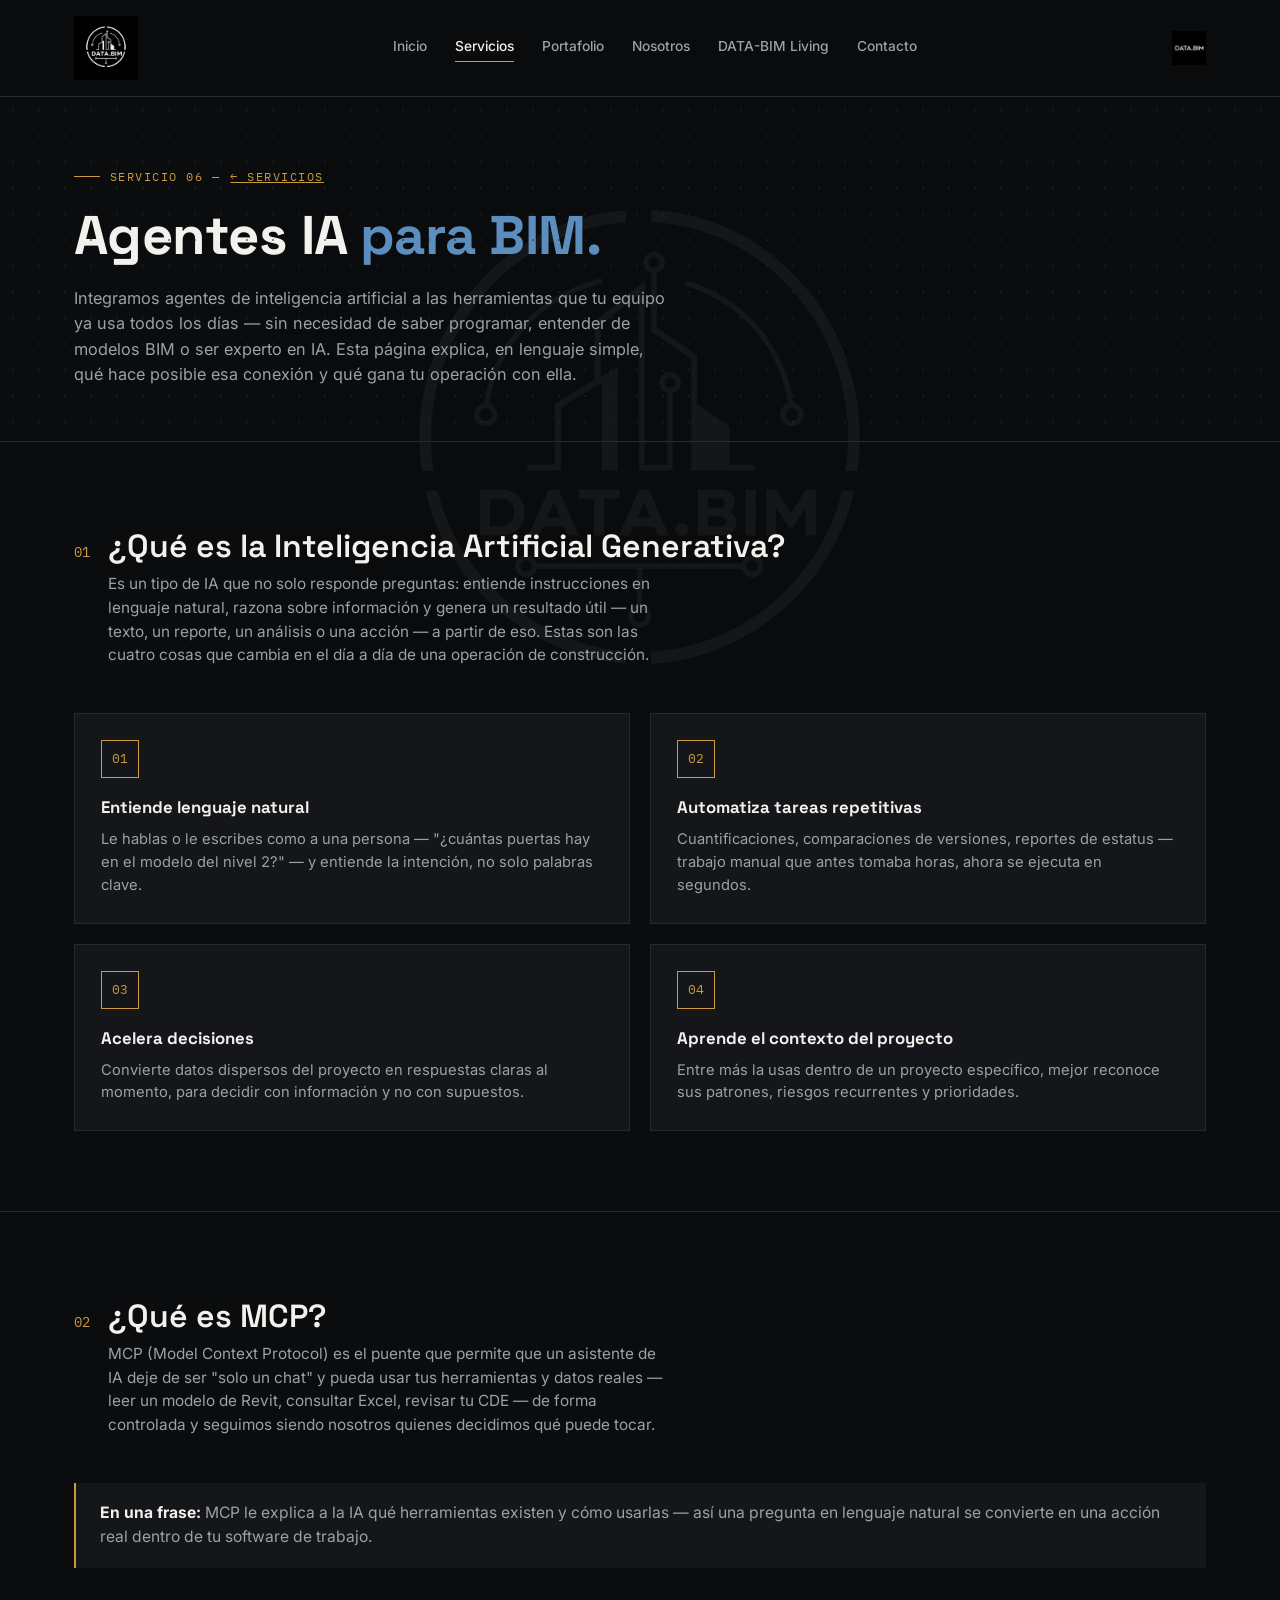
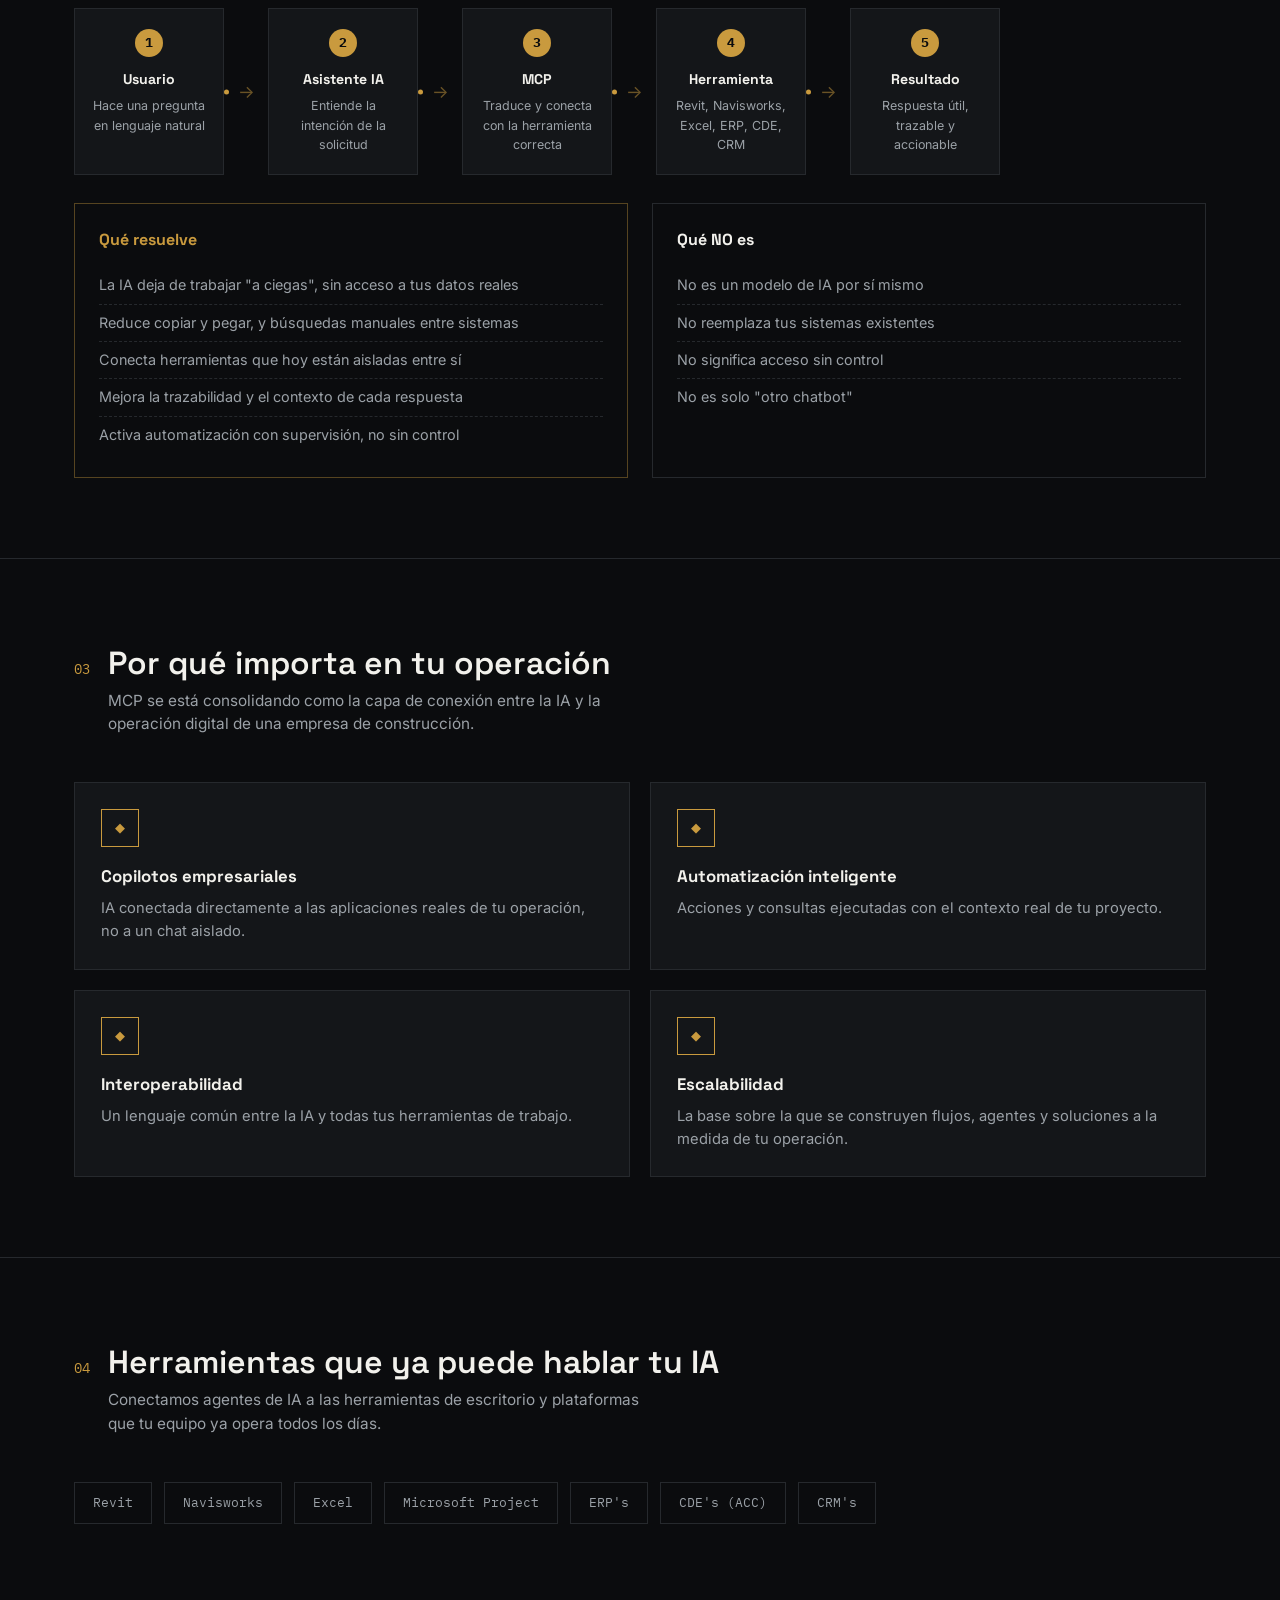
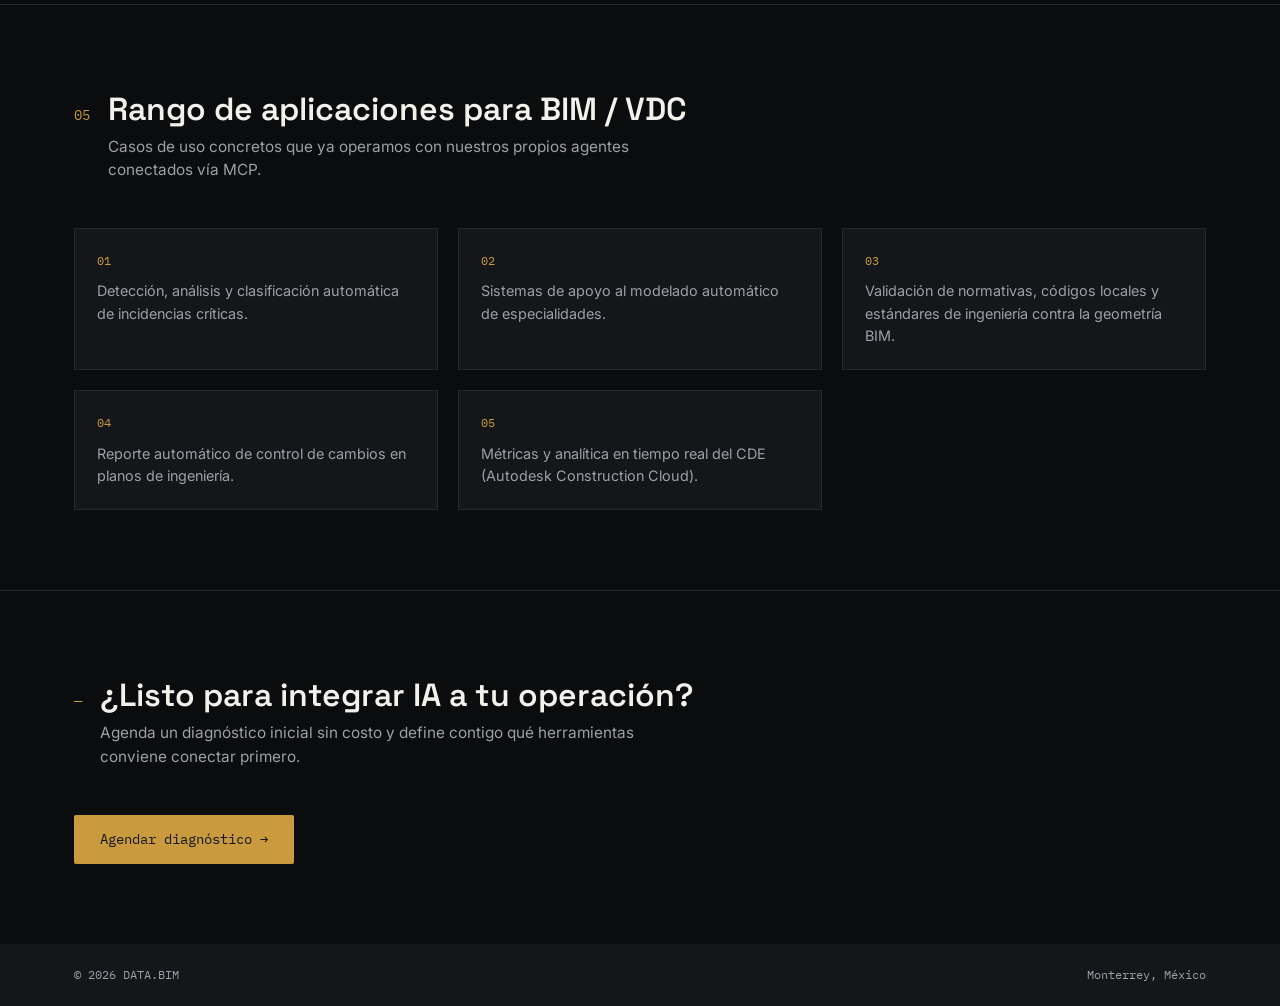
==== servicio-agentes-ia.html @ 5faca60a "Agrega Servicio 06: Agentes IA para BIM" ====
<!DOCTYPE html>
<html lang="es">
<head>
<meta charset="UTF-8">
<meta name="viewport" content="width=device-width, initial-scale=1.0">
<title>Agentes IA para BIM — DATA.BIM</title>
<link rel="preconnect" href="https://fonts.googleapis.com">
<link rel="preconnect" href="https://fonts.gstatic.com" crossorigin>
<link href="https://fonts.googleapis.com/css2?family=Space+Grotesk:wght@400;500;600;700&family=IBM+Plex+Mono:wght@400;500&family=Inter:wght@400;500;600&display=swap" rel="stylesheet">
<link rel="stylesheet" href="style.css">
</head>
<body>
<div class="page-watermark"><img src="assets/logo-mark.jpeg" alt=""></div>

<header>
  <div class="nav wrap">
    <a class="brand" href="index.html"><img src="assets/logo-mark.jpeg" alt="DATA.BIM logo"></a>
    <button class="menu-toggle" id="menuToggle" aria-label="Abrir menú"><span></span><span></span><span></span></button>
    <nav class="links" id="navLinks">
      <a href="index.html">Inicio</a>
      <a href="servicios.html" class="active">Servicios</a>
      <a href="portafolio.html">Portafolio</a>
      <a href="nosotros.html">Nosotros</a>
      <a href="living.html">DATA-BIM Living</a>
      <a href="contacto.html">Contacto</a>
    </nav>
    <a class="brand-word" href="index.html"><img src="assets/logo-wordmark.jpeg" alt="DATA.BIM"></a>
  </div>
</header>

<section class="page-hero">
  <div class="circuit-bg"></div>
  <div class="wrap">
    <div class="eyebrow">Servicio 06 — <a href="servicios.html" style="color:var(--gold);">← Servicios</a></div>
    <h1>Agentes IA <em>para BIM.</em></h1>
    <p class="page-sub">Integramos agentes de inteligencia artificial a las herramientas que tu equipo ya usa todos los días — sin necesidad de saber programar, entender de modelos BIM o ser experto en IA. Esta página explica, en lenguaje simple, qué hace posible esa conexión y qué gana tu operación con ella.</p>
  </div>
</section>

<section>
  <div class="wrap">
    <div class="sec-head reveal">
      <span class="sec-num">01</span>
      <div>
        <div class="sec-title">¿Qué es la Inteligencia Artificial Generativa?</div>
        <p class="sec-desc">Es un tipo de IA que no solo responde preguntas: entiende instrucciones en lenguaje natural, razona sobre información y genera un resultado útil — un texto, un reporte, un análisis o una acción — a partir de eso. Estas son las cuatro cosas que cambia en el día a día de una operación de construcción.</p>
      </div>
    </div>

    <div class="ai-bullet-grid">
      <div class="ai-bullet reveal">
        <div class="ai-bullet-ico">01</div>
        <h4>Entiende lenguaje natural</h4>
        <p>Le hablas o le escribes como a una persona — "¿cuántas puertas hay en el modelo del nivel 2?" — y entiende la intención, no solo palabras clave.</p>
      </div>
      <div class="ai-bullet reveal">
        <div class="ai-bullet-ico">02</div>
        <h4>Automatiza tareas repetitivas</h4>
        <p>Cuantificaciones, comparaciones de versiones, reportes de estatus — trabajo manual que antes tomaba horas, ahora se ejecuta en segundos.</p>
      </div>
      <div class="ai-bullet reveal">
        <div class="ai-bullet-ico">03</div>
        <h4>Acelera decisiones</h4>
        <p>Convierte datos dispersos del proyecto en respuestas claras al momento, para decidir con información y no con supuestos.</p>
      </div>
      <div class="ai-bullet reveal">
        <div class="ai-bullet-ico">04</div>
        <h4>Aprende el contexto del proyecto</h4>
        <p>Entre más la usas dentro de un proyecto específico, mejor reconoce sus patrones, riesgos recurrentes y prioridades.</p>
      </div>
    </div>
  </div>
</section>

<section>
  <div class="wrap">
    <div class="sec-head reveal">
      <span class="sec-num">02</span>
      <div>
        <div class="sec-title">¿Qué es MCP?</div>
        <p class="sec-desc">MCP (Model Context Protocol) es el puente que permite que un asistente de IA deje de ser "solo un chat" y pueda usar tus herramientas y datos reales — leer un modelo de Revit, consultar Excel, revisar tu CDE — de forma controlada y seguimos siendo nosotros quienes decidimos qué puede tocar.</p>
      </div>
    </div>

    <div class="ai-callout reveal">
      <strong>En una frase:</strong> MCP le explica a la IA qué herramientas existen y cómo usarlas — así una pregunta en lenguaje natural se convierte en una acción real dentro de tu software de trabajo.
    </div>

    <div class="ai-flow reveal">
      <div class="ai-flow-step">
        <div class="n">1</div>
        <h5>Usuario</h5>
        <p>Hace una pregunta en lenguaje natural</p>
      </div>
      <div class="ai-flow-arrow"><span class="dot"></span></div>
      <div class="ai-flow-step">
        <div class="n">2</div>
        <h5>Asistente IA</h5>
        <p>Entiende la intención de la solicitud</p>
      </div>
      <div class="ai-flow-arrow"><span class="dot"></span></div>
      <div class="ai-flow-step">
        <div class="n">3</div>
        <h5>MCP</h5>
        <p>Traduce y conecta con la herramienta correcta</p>
      </div>
      <div class="ai-flow-arrow"><span class="dot"></span></div>
      <div class="ai-flow-step">
        <div class="n">4</div>
        <h5>Herramienta</h5>
        <p>Revit, Navisworks, Excel, ERP, CDE, CRM</p>
      </div>
      <div class="ai-flow-arrow"><span class="dot"></span></div>
      <div class="ai-flow-step">
        <div class="n">5</div>
        <h5>Resultado</h5>
        <p>Respuesta útil, trazable y accionable</p>
      </div>
    </div>

    <div class="ai-split">
      <div class="ai-split-col yes reveal">
        <h5 style="color:var(--gold);">Qué resuelve</h5>
        <ul>
          <li>La IA deja de trabajar "a ciegas", sin acceso a tus datos reales</li>
          <li>Reduce copiar y pegar, y búsquedas manuales entre sistemas</li>
          <li>Conecta herramientas que hoy están aisladas entre sí</li>
          <li>Mejora la trazabilidad y el contexto de cada respuesta</li>
          <li>Activa automatización con supervisión, no sin control</li>
        </ul>
      </div>
      <div class="ai-split-col reveal">
        <h5>Qué NO es</h5>
        <ul>
          <li>No es un modelo de IA por sí mismo</li>
          <li>No reemplaza tus sistemas existentes</li>
          <li>No significa acceso sin control</li>
          <li>No es solo "otro chatbot"</li>
        </ul>
      </div>
    </div>
  </div>
</section>

<section>
  <div class="wrap">
    <div class="sec-head reveal">
      <span class="sec-num">03</span>
      <div>
        <div class="sec-title">Por qué importa en tu operación</div>
        <p class="sec-desc">MCP se está consolidando como la capa de conexión entre la IA y la operación digital de una empresa de construcción.</p>
      </div>
    </div>
    <div class="ai-bullet-grid">
      <div class="ai-bullet reveal">
        <div class="ai-bullet-ico">◆</div>
        <h4>Copilotos empresariales</h4>
        <p>IA conectada directamente a las aplicaciones reales de tu operación, no a un chat aislado.</p>
      </div>
      <div class="ai-bullet reveal">
        <div class="ai-bullet-ico">◆</div>
        <h4>Automatización inteligente</h4>
        <p>Acciones y consultas ejecutadas con el contexto real de tu proyecto.</p>
      </div>
      <div class="ai-bullet reveal">
        <div class="ai-bullet-ico">◆</div>
        <h4>Interoperabilidad</h4>
        <p>Un lenguaje común entre la IA y todas tus herramientas de trabajo.</p>
      </div>
      <div class="ai-bullet reveal">
        <div class="ai-bullet-ico">◆</div>
        <h4>Escalabilidad</h4>
        <p>La base sobre la que se construyen flujos, agentes y soluciones a la medida de tu operación.</p>
      </div>
    </div>
  </div>
</section>

<section>
  <div class="wrap">
    <div class="sec-head reveal">
      <span class="sec-num">04</span>
      <div>
        <div class="sec-title">Herramientas que ya puede hablar tu IA</div>
        <p class="sec-desc">Conectamos agentes de IA a las herramientas de escritorio y plataformas que tu equipo ya opera todos los días.</p>
      </div>
    </div>
    <div class="ai-chips reveal">
      <span class="ai-chip">Revit</span>
      <span class="ai-chip">Navisworks</span>
      <span class="ai-chip">Excel</span>
      <span class="ai-chip">Microsoft Project</span>
      <span class="ai-chip">ERP's</span>
      <span class="ai-chip">CDE's (ACC)</span>
      <span class="ai-chip">CRM's</span>
    </div>
  </div>
</section>

<section>
  <div class="wrap">
    <div class="sec-head reveal">
      <span class="sec-num">05</span>
      <div>
        <div class="sec-title">Rango de aplicaciones para BIM / VDC</div>
        <p class="sec-desc">Casos de uso concretos que ya operamos con nuestros propios agentes conectados vía MCP.</p>
      </div>
    </div>
    <div class="ai-app-grid">
      <div class="ai-app-card reveal">
        <span class="step">01</span>
        <p>Detección, análisis y clasificación automática de incidencias críticas.</p>
      </div>
      <div class="ai-app-card reveal">
        <span class="step">02</span>
        <p>Sistemas de apoyo al modelado automático de especialidades.</p>
      </div>
      <div class="ai-app-card reveal">
        <span class="step">03</span>
        <p>Validación de normativas, códigos locales y estándares de ingeniería contra la geometría BIM.</p>
      </div>
      <div class="ai-app-card reveal">
        <span class="step">04</span>
        <p>Reporte automático de control de cambios en planos de ingeniería.</p>
      </div>
      <div class="ai-app-card reveal">
        <span class="step">05</span>
        <p>Métricas y analítica en tiempo real del CDE (Autodesk Construction Cloud).</p>
      </div>
    </div>
  </div>
</section>

<section>
  <div class="wrap">
    <div class="sec-head reveal">
      <span class="sec-num">—</span>
      <div>
        <div class="sec-title">¿Listo para integrar IA a tu operación?</div>
        <p class="sec-desc">Agenda un diagnóstico inicial sin costo y define contigo qué herramientas conviene conectar primero.</p>
      </div>
    </div>
    <a href="contacto.html" class="btn btn-primary">Agendar diagnóstico →</a>
  </div>
</section>

<footer>
  <div class="wrap footer-wrap">
    <span>© 2026 DATA.BIM</span>
    <span>Monterrey, México</span>
  </div>
</footer>

<script>
  const toggle = document.getElementById('menuToggle');
  const links = document.getElementById('navLinks');
  toggle.addEventListener('click', () => links.classList.toggle('open'));
  links.querySelectorAll('a').forEach(a => a.addEventListener('click', () => links.classList.remove('open')));

  const revealEls = document.querySelectorAll('.reveal');
  const io = new IntersectionObserver((entries) => {
    entries.forEach((entry, idx) => {
      if(entry.isIntersecting){
        const siblings = Array.from(entry.target.parentElement.querySelectorAll('.reveal'));
        const pos = siblings.indexOf(entry.target);
        entry.target.style.transitionDelay = (Math.max(pos,0) * 70) + 'ms';
        entry.target.classList.add('in');
        io.unobserve(entry.target);
      }
    });
  }, {threshold:0.15, rootMargin:'0px 0px -40px 0px'});
  revealEls.forEach(el => io.observe(el));
</script>
</body>
</html>
---- style.css ----
:root{
  --bg:#0B0C0E;
  --bg-alt:#141619;
  --line:#26292D;
  --text:#F2F1EC;
  --text-dim:#9BA1A7;
  --blue:#5B8DBE;
  --gold:#C99A3E;
  --white:#FFFFFF;
}
*{box-sizing:border-box; margin:0; padding:0;}
html{scroll-behavior:smooth;}
body{
  background:var(--bg);
  color:var(--text);
  font-family:'Inter', sans-serif;
  line-height:1.55;
  overflow-x:hidden;
}
@media (prefers-reduced-motion: reduce){ *{animation:none !important; transition:none !important;} }

a{color:inherit;}
img{max-width:100%; display:block;}
.wrap{max-width:1180px; margin:0 auto; padding:0 24px;}

.circuit-bg{
  position:absolute; inset:0; pointer-events:none; opacity:0.5;
  background-image:radial-gradient(var(--line) 1px, transparent 1px);
  background-size:26px 26px;
}

/* ---------- HEADER ---------- */
header{
  position:sticky; top:0; z-index:50;
  background:rgba(11,12,14,0.92);
  backdrop-filter:blur(8px);
  border-bottom:1px solid var(--line);
}
.nav{display:flex; align-items:center; justify-content:space-between; padding:16px 24px; gap:24px;}
.brand{display:flex; align-items:center; gap:12px; text-decoration:none; flex-shrink:0;}
.brand img{height:64px; width:auto;}
.brand-word{display:flex; align-items:center; flex-shrink:0;}
.brand-word img{height:34px; width:auto; opacity:0.95;}
nav.links{display:flex; gap:28px; font-size:0.86rem; font-weight:500; flex-wrap:wrap; justify-content:center;}
nav.links a{text-decoration:none; color:var(--text-dim); position:relative; padding-bottom:2px; white-space:nowrap;}
nav.links a:hover, nav.links a.active{color:var(--text);}
nav.links a::after{
  content:""; position:absolute; left:0; bottom:-2px; width:0; height:1px;
  background:var(--gold); transition:width 0.25s ease;
}
nav.links a:hover::after, nav.links a.active::after{width:100%;}
.menu-toggle{display:none; background:none; border:none; cursor:pointer; padding:4px;}
.menu-toggle span{display:block; width:22px; height:2px; background:var(--text); margin:5px 0;}
@media (max-width:860px){
  .brand img{height:48px;}
  .brand-word{display:none;}
  nav.links{
    position:fixed; top:78px; right:0; left:0; flex-direction:column; gap:0;
    background:var(--bg); border-bottom:1px solid var(--line);
    max-height:0; overflow:hidden; transition:max-height 0.3s ease;
  }
  nav.links.open{max-height:360px;}
  nav.links a{padding:16px 24px; border-top:1px solid var(--line);}
  .menu-toggle{display:block;}
}

/* ---------- PAGE HERO (used on every page, smaller than home) ---------- */
.page-hero{position:relative; padding:70px 0 54px; border-bottom:1px solid var(--line); overflow:hidden;}
.eyebrow{
  font-family:'IBM Plex Mono', monospace; font-size:0.78rem; letter-spacing:0.12em;
  text-transform:uppercase; color:var(--gold); display:flex; align-items:center; gap:10px; margin-bottom:20px;
}
.eyebrow::before{content:""; width:26px; height:1px; background:var(--gold);}
h1{
  font-family:'Space Grotesk', sans-serif; font-weight:700;
  font-size:clamp(2rem, 5vw, 3.4rem); line-height:1.1; letter-spacing:-0.01em; max-width:780px;
}
h1 em{font-style:normal; color:var(--blue);}
.page-sub{font-size:1.02rem; color:var(--text-dim); max-width:600px; margin-top:20px;}

/* ---------- HOME HERO (bigger) ---------- */
.home-hero{padding:100px 0 84px;}
.hero-mark{
  position:absolute; right:-60px; top:50%; transform:translateY(-50%);
  width:440px; opacity:0.08; filter:grayscale(1);
}
.hero-cta{display:flex; gap:16px; margin-top:36px; flex-wrap:wrap;}
.btn{
  font-family:'IBM Plex Mono', monospace; font-size:0.85rem; text-decoration:none;
  padding:14px 26px; border-radius:2px; display:inline-flex; align-items:center; gap:8px;
  transition:transform 0.2s ease, background 0.2s ease, border-color 0.2s ease;
}
.btn-primary{background:var(--gold); color:#141619;}
.btn-primary:hover{transform:translateY(-2px); background:#DBAE55;}
.btn-outline{border:1px solid var(--line); color:var(--text);}
.btn-outline:hover{transform:translateY(-2px); border-color:var(--blue); color:var(--blue);}

.titleblock{
  margin-top:56px; border:1px solid var(--line); display:grid; grid-template-columns:repeat(4,1fr);
  font-family:'IBM Plex Mono', monospace; font-size:0.75rem; position:relative; z-index:2;
  background:rgba(20,22,25,0.5);
}
.titleblock div{padding:14px 18px; border-right:1px solid var(--line);}
.titleblock div:last-child{border-right:none;}
.titleblock .label{display:block; color:var(--text-dim); text-transform:uppercase; letter-spacing:0.06em; font-size:0.65rem; margin-bottom:6px;}
.titleblock .val{font-weight:500; color:var(--text);}
@media (max-width:700px){
  .titleblock{grid-template-columns:1fr 1fr;}
  .titleblock div:nth-child(2){border-right:none;}
}

/* ---------- SECTIONS ---------- */
section{padding:80px 0; border-bottom:1px solid var(--line); position:relative;}
section:last-of-type{border-bottom:none;}
.sec-head{display:flex; align-items:baseline; gap:18px; margin-bottom:46px; flex-wrap:wrap;}
.sec-num{font-family:'IBM Plex Mono', monospace; color:var(--gold); font-size:0.9rem;}
.sec-title{font-family:'Space Grotesk', sans-serif; font-weight:600; font-size:clamp(1.5rem, 3vw, 2rem);}
.sec-desc{color:var(--text-dim); max-width:560px; font-size:0.96rem;}

/* ---------- SERVICIOS / PILARES ---------- */
.services{display:grid; grid-template-columns:repeat(3,1fr); gap:1px; background:var(--line); border:1px solid var(--line);}
@media (max-width:900px){.services{grid-template-columns:1fr;}}
.service{background:var(--bg); padding:0 0 30px; transition:background 0.25s ease; overflow:hidden;}
.service:hover{background:var(--bg-alt);}
.service-img{aspect-ratio:4/3; overflow:hidden; border-bottom:1px solid var(--line); background:var(--bg-alt); position:relative;}
.service-img img{width:100%; height:100%; object-fit:cover; transition:transform 0.4s ease;}
.service:hover .service-img img{transform:scale(1.04);}
.service-img .overlay{
  position:absolute; inset:0; background:rgba(11,12,14,0.9);
  display:flex; align-items:center; justify-content:center; padding:22px;
  opacity:0; transition:opacity 0.3s ease; text-align:left;
}
.service-img .overlay p{
  color:var(--text); font-size:0.88rem; line-height:1.5; margin:0; padding:0;
}
.service:hover .service-img .overlay{opacity:1;}
.service .tag{font-family:'IBM Plex Mono', monospace; font-size:0.72rem; color:var(--blue); text-transform:uppercase; letter-spacing:0.08em; padding:20px 30px 0; display:block;}
.service h3{font-family:'Space Grotesk', sans-serif; font-size:1.2rem; margin:10px 30px 0; padding:0;}
.service p{color:var(--text-dim); font-size:0.93rem; padding:0 30px; margin-top:12px;}
.service ul{margin-top:14px; padding:0 30px; list-style:none;}
.service li{font-size:0.85rem; color:var(--text-dim); padding-left:16px; position:relative; margin-bottom:8px;}
.service li::before{content:"—"; position:absolute; left:0; color:var(--gold);}
.service-link{
  display:inline-block; margin-top:18px; font-family:'IBM Plex Mono', monospace; font-size:0.78rem;
  color:var(--gold); text-decoration:none; border-bottom:1px solid var(--gold);
}

/* ---------- STATS ---------- */
.stats{display:grid; grid-template-columns:repeat(4,1fr); gap:1px; background:var(--line); border:1px solid var(--line); text-align:center;}
@media (max-width:700px){.stats{grid-template-columns:1fr 1fr;}}
.stat{background:var(--bg); padding:32px 20px;}
.stat .num{font-family:'Space Grotesk', sans-serif; font-size:2rem; font-weight:600; color:var(--gold);}
.stat .lbl{font-family:'IBM Plex Mono', monospace; font-size:0.72rem; color:var(--text-dim); text-transform:uppercase; letter-spacing:0.05em; margin-top:6px;}

/* ---------- PORTFOLIO ---------- */
.portfolio-grid{display:grid; grid-template-columns:repeat(2,1fr); gap:28px;}
@media (max-width:760px){.portfolio-grid{grid-template-columns:1fr;}}
.case{border:1px solid var(--line); background:var(--bg-alt); overflow:hidden;}
.case-media{
  aspect-ratio:16/10;
  background:
    repeating-linear-gradient(45deg, rgba(255,255,255,0.03) 0 2px, transparent 2px 14px),
    linear-gradient(135deg, #1B2B38, #2E4C63);
  position:relative; display:flex; align-items:center; justify-content:center;
}
.case-media img{width:100%; height:100%; object-fit:cover;}
.case-media .placeholder-label{
  font-family:'IBM Plex Mono', monospace; font-size:0.72rem; color:rgba(255,255,255,0.85);
  background:rgba(0,0,0,0.35); padding:6px 12px; letter-spacing:0.05em;
}
.case-body{padding:24px 26px;}
.case-body .meta{font-family:'IBM Plex Mono', monospace; font-size:0.72rem; color:var(--gold); text-transform:uppercase; letter-spacing:0.06em; margin-bottom:8px;}
.case-body h3{font-family:'Space Grotesk', sans-serif; font-size:1.12rem; margin-bottom:8px;}
.case-body p{color:var(--text-dim); font-size:0.92rem;}
.case-stats{display:flex; gap:22px; margin-top:16px; padding-top:16px; border-top:1px solid var(--line);}
.case-stats div{font-family:'IBM Plex Mono', monospace;}
.case-stats .num{font-size:1.1rem; color:var(--text); font-weight:500;}
.case-stats .lbl{font-size:0.66rem; color:var(--text-dim); text-transform:uppercase;}

.video-block{margin-top:40px; border:1px solid var(--line); background:var(--bg-alt); padding:24px;}
.video-block .meta{font-family:'IBM Plex Mono', monospace; font-size:0.72rem; color:var(--blue); text-transform:uppercase; letter-spacing:0.06em; margin-bottom:14px;}
.video-frame{position:relative; width:100%; aspect-ratio:16/9; background:#000;}
.video-frame iframe{position:absolute; inset:0; width:100%; height:100%; border:0;}

/* ---------- NOSOTROS / LIVING ---------- */
.about-grid{display:grid; grid-template-columns:1fr 1.4fr; gap:56px; align-items:center;}
@media (max-width:820px){.about-grid{grid-template-columns:1fr;}}
.about-mark{display:flex; align-items:center; justify-content:center; border:1px solid var(--line); background:var(--bg-alt); aspect-ratio:1/1;}
.about-mark img{width:70%;}
.about-text p{color:var(--text-dim); margin-bottom:18px; font-size:1rem;}
.stack-list{display:flex; flex-wrap:wrap; gap:10px; margin-top:22px;}
.stack-list span{font-family:'IBM Plex Mono', monospace; font-size:0.75rem; border:1px solid var(--line); padding:6px 12px; color:var(--text-dim);}

/* ---------- CONTACTO ---------- */
.contact-grid{display:flex; justify-content:space-between; align-items:flex-end; flex-wrap:wrap; gap:40px;}
.contact-links{display:flex; flex-direction:column; gap:14px;}
.contact-links a{
  font-family:'Space Grotesk', sans-serif; font-size:1.25rem; text-decoration:none; color:var(--text);
  border-bottom:1px solid transparent; width:fit-content;
}
.contact-links a:hover{border-color:var(--gold);}
.contact-note{font-family:'IBM Plex Mono', monospace; font-size:0.78rem; color:var(--text-dim); max-width:320px;}

footer{background:var(--bg-alt); color:var(--text-dim); padding:22px 0; font-family:'IBM Plex Mono', monospace; font-size:0.72rem;}
.footer-wrap{display:flex; justify-content:space-between; width:100%; flex-wrap:wrap; gap:8px;}

/* ---------- PORTFOLIO PROJECT ---------- */
.project-block{padding:64px 0; border-bottom:1px solid var(--line);}
.project-head{display:flex; justify-content:space-between; align-items:flex-end; flex-wrap:wrap; gap:24px; margin-bottom:32px;}
.project-head h3{font-family:'Space Grotesk', sans-serif; font-size:1.8rem;}
.project-specs{
  display:grid; grid-template-columns:repeat(6,1fr); border:1px solid var(--line);
  font-family:'IBM Plex Mono', monospace; font-size:0.78rem; margin-bottom:32px;
}
.project-specs div{padding:14px 16px; border-right:1px solid var(--line);}
.project-specs div:last-child{border-right:none;}
.project-specs .label{display:block; color:var(--text-dim); text-transform:uppercase; letter-spacing:0.05em; font-size:0.65rem; margin-bottom:6px;}
.project-specs .val{color:var(--text); font-weight:500;}
@media (max-width:900px){
  .project-specs{grid-template-columns:repeat(3,1fr);}
  .project-specs div:nth-child(3){border-right:none;}
}
@media (max-width:560px){
  .project-specs{grid-template-columns:repeat(2,1fr);}
  .project-specs div:nth-child(even){border-right:none;}
}
.project-cover{
  width:100%; aspect-ratio:16/8; overflow:hidden; border:1px solid var(--line); margin-bottom:24px;
}
.project-cover img{width:100%; height:100%; object-fit:cover;}
.project-masonry{
  column-count:3; column-gap:14px;
}
@media (max-width:900px){.project-masonry{column-count:2;}}
@media (max-width:560px){.project-masonry{column-count:1;}}
.project-masonry img{
  width:100%; display:block; margin-bottom:14px; border:1px solid var(--line);
  break-inside:avoid; transition:opacity 0.25s ease;
}
.project-masonry img:hover{opacity:0.85;}

/* ---------- CLIENT LOGOS MARQUEE ---------- */
.logos-marquee{
  position:relative; overflow:hidden; border-top:1px solid var(--line); border-bottom:1px solid var(--line);
  -webkit-mask-image:linear-gradient(90deg, transparent 0, #000 60px, #000 calc(100% - 60px), transparent 100%);
          mask-image:linear-gradient(90deg, transparent 0, #000 60px, #000 calc(100% - 60px), transparent 100%);
}
.logos-track{
  display:flex; align-items:center; width:max-content;
  animation:logos-scroll 32s linear infinite;
}
.logos-marquee:hover .logos-track{animation-play-state:paused;}
.logo-cell{
  background:#F2F1EC; height:120px; width:220px; flex:0 0 auto;
  display:flex; align-items:center; justify-content:center; padding:26px;
  border-right:1px solid var(--line);
}
.logo-cell img{max-width:100%; max-height:100%; object-fit:contain;}

/* ---------- TEAM / PHILOSOPHY (Nosotros) ---------- */
.team-grid{display:grid; grid-template-columns:repeat(4,1fr); gap:1px; background:var(--line); border:1px solid var(--line);}
@media (max-width:800px){.team-grid{grid-template-columns:repeat(2,1fr);}}
.team-cell{background:var(--bg); padding:30px 26px;}
.team-cell .num{font-family:'Space Grotesk', sans-serif; font-size:1.8rem; font-weight:700; color:var(--gold);}
.team-cell .lbl{font-family:'IBM Plex Mono', monospace; font-size:0.78rem; color:var(--text-dim); margin-top:8px; line-height:1.5;}

.philosophy-grid{display:grid; grid-template-columns:1fr 1fr; gap:1px; background:var(--line); border:1px solid var(--line);}
@media (max-width:800px){.philosophy-grid{grid-template-columns:1fr;}}
.philosophy-cell{background:var(--bg); padding:32px 30px;}
.philosophy-cell .tag{font-family:'IBM Plex Mono', monospace; font-size:0.72rem; color:var(--blue); text-transform:uppercase; letter-spacing:0.08em;}
.philosophy-cell h3{font-family:'Space Grotesk', sans-serif; font-size:1.2rem; margin:14px 0 12px;}
.philosophy-cell p{color:var(--text-dim); font-size:0.94rem;}

.expertise-table{width:100%; border-collapse:collapse; border:1px solid var(--line); font-size:0.9rem;}
.expertise-table th{
  font-family:'IBM Plex Mono', monospace; font-size:0.72rem; text-transform:uppercase; letter-spacing:0.05em;
  color:var(--gold); text-align:left; padding:14px 18px; border-bottom:1px solid var(--line); border-right:1px solid var(--line);
}
.expertise-table th:last-child, .expertise-table td:last-child{border-right:none;}
.expertise-table td{padding:14px 18px; border-bottom:1px solid var(--line); border-right:1px solid var(--line); color:var(--text-dim); vertical-align:top;}
.expertise-table tr:last-child td{border-bottom:none;}
.expertise-table td strong{color:var(--text); font-weight:500;}
.expertise-table-wrap{overflow-x:auto;}
@keyframes logos-scroll{
  from{transform:translateX(0);}
  to{transform:translateX(-50%);}
}
@media (prefers-reduced-motion: reduce){
  .logos-track{animation:none;}
}

/* ---------- WATERMARK (page-wide background mark) ---------- */
.page-watermark{
  position:fixed; inset:0; z-index:-1; pointer-events:none;
  display:flex; align-items:center; justify-content:center;
  overflow:hidden;
}
.page-watermark img{
  width:min(70vw, 720px); opacity:0.045; filter:grayscale(1);
}

/* ---------- ABOUT TEXT BLOCK ---------- */
.about-copy{max-width:820px; color:var(--text-dim); font-size:1.02rem;}

/* ---------- DIFFERENTIATORS ---------- */
.diff-list{display:flex; flex-direction:column; border:1px solid var(--line);}
.diff-item{
  display:grid; grid-template-columns:64px 1fr; gap:24px;
  padding:32px 30px; border-bottom:1px solid var(--line);
}
.diff-item:last-child{border-bottom:none;}
.diff-num{font-family:'IBM Plex Mono', monospace; font-size:1.4rem; color:var(--gold);}
.diff-item h3{font-family:'Space Grotesk', sans-serif; font-size:1.15rem; margin-bottom:10px;}
.diff-item p{color:var(--text-dim); font-size:0.95rem;}
@media (max-width:600px){
  .diff-item{grid-template-columns:1fr; gap:10px;}
}

/* ---------- DEFINITIONS (BIM / VDC) ---------- */
.definition-grid{display:grid; grid-template-columns:1fr 1fr; gap:1px; background:var(--line); border:1px solid var(--line);}
@media (max-width:800px){.definition-grid{grid-template-columns:1fr;}}
.definition{background:var(--bg); padding:36px 32px;}
.definition .tag{font-family:'IBM Plex Mono', monospace; font-size:0.72rem; color:var(--blue); text-transform:uppercase; letter-spacing:0.08em;}
.definition h3{font-family:'Space Grotesk', sans-serif; font-size:1.3rem; margin:14px 0 14px;}
.definition p{color:var(--text-dim); font-size:0.95rem;}
.definition-media{
  aspect-ratio:16/9; margin-top:20px; border:1px solid var(--line);
  background:var(--bg-alt); overflow:hidden;
}
.definition-media img{width:100%; height:100%; object-fit:cover;}
.definition-media span{
  font-family:'IBM Plex Mono', monospace; font-size:0.7rem; color:var(--text-dim);
  background:rgba(0,0,0,0.4); padding:5px 10px;
}

/* ---------- STATS BAR (Nuestros números hablan) ---------- */
.stats-big{display:grid; grid-template-columns:repeat(4,1fr); gap:1px; background:var(--line); border:1px solid var(--line); text-align:center;}
@media (max-width:800px){.stats-big{grid-template-columns:1fr 1fr;}}
.stat-big{background:var(--bg); padding:40px 20px;}
.stat-big .num{font-family:'Space Grotesk', sans-serif; font-size:2.3rem; font-weight:700; color:var(--gold);}
.stat-big .lbl{font-family:'IBM Plex Mono', monospace; font-size:0.72rem; color:var(--text-dim); text-transform:uppercase; letter-spacing:0.04em; margin-top:10px; line-height:1.4;}

/* ---------- GALLERY CAROUSEL ---------- */
.carousel-wrap{position:relative;}
.carousel-track{
  display:flex; gap:14px; overflow-x:auto; scroll-behavior:smooth;
  scroll-snap-type:x mandatory; padding-bottom:6px;
  -ms-overflow-style:none; scrollbar-width:none;
}
.carousel-track::-webkit-scrollbar{display:none;}
.carousel-item{
  flex:0 0 auto; width:min(78vw, 340px); aspect-ratio:4/3;
  border:1px solid var(--line); overflow:hidden; scroll-snap-align:start;
  background:var(--bg-alt);
}
.carousel-item img{width:100%; height:100%; object-fit:cover; transition:transform 0.4s ease;}
.carousel-item:hover img{transform:scale(1.05);}
.carousel-controls{display:flex; gap:12px; margin-top:22px; justify-content:flex-end;}
.carousel-btn{
  width:44px; height:44px; border:1px solid var(--line); background:transparent; color:var(--text);
  font-family:'IBM Plex Mono', monospace; font-size:1rem; cursor:pointer;
  display:flex; align-items:center; justify-content:center; transition:border-color 0.2s ease, color 0.2s ease;
}
.carousel-btn:hover{border-color:var(--gold); color:var(--gold);}

/* ---------- AUTO-ADVANCING PRODUCT CAROUSEL ---------- */
.auto-carousel{
  position:relative; aspect-ratio:16/10; border:1px solid var(--line);
  overflow:hidden; background:var(--bg-alt);
}
.auto-carousel img{
  position:absolute; inset:0; width:100%; height:100%; object-fit:cover;
  opacity:0; transition:opacity 0.9s ease;
}
.auto-carousel img.active{opacity:1;}
.auto-carousel .dots{
  position:absolute; bottom:12px; left:0; right:0; display:flex; justify-content:center; gap:6px; z-index:2;
}
.auto-carousel .dots span{
  width:6px; height:6px; border-radius:50%; background:rgba(255,255,255,0.35); transition:background 0.3s ease;
}
.auto-carousel .dots span.active{background:var(--gold);}

/* ---------- SERVICE / PRODUCT PAGE LAYOUT ---------- */
.product-block{padding:56px 0; border-bottom:1px solid var(--line);}
.product-block:last-child{border-bottom:none;}
.product-grid{display:grid; grid-template-columns:1fr 1fr; gap:44px; align-items:center;}
.product-grid.reverse .auto-carousel{order:2;}
@media (max-width:860px){
  .product-grid{grid-template-columns:1fr;}
  .product-grid.reverse .auto-carousel{order:0;}
}
.product-num{font-family:'IBM Plex Mono', monospace; color:var(--gold); font-size:0.85rem; margin-bottom:14px; display:block;}
.product-block h3{font-family:'Space Grotesk', sans-serif; font-size:1.5rem; margin-bottom:16px;}
.product-block p{color:var(--text-dim); font-size:0.98rem;}
.product-noimg p{max-width:720px;}

/* ---------- AGENTES IA / MCP PAGE ---------- */
.reveal{opacity:0; transform:translateY(22px); transition:opacity 0.7s ease, transform 0.7s ease;}
.reveal.in{opacity:1; transform:translateY(0);}

.ai-badge{
  position:relative; aspect-ratio:16/10; border:1px solid var(--line);
  overflow:hidden; background:var(--bg-alt);
  display:flex; align-items:center; justify-content:center;
}
.ai-badge .circuit-bg{opacity:0.6;}
.ai-badge-core{
  position:relative; z-index:1; width:76px; height:76px; border-radius:50%;
  border:1px solid var(--gold); display:flex; align-items:center; justify-content:center;
  font-family:'Space Grotesk', sans-serif; font-weight:700; color:var(--gold); font-size:1.1rem;
  box-shadow:0 0 0 0 rgba(201,154,62,0.35); animation:aiPulse 2.4s ease-out infinite;
}
@keyframes aiPulse{
  0%{box-shadow:0 0 0 0 rgba(201,154,62,0.35);}
  70%{box-shadow:0 0 0 22px rgba(201,154,62,0);}
  100%{box-shadow:0 0 0 0 rgba(201,154,62,0);}
}

.ai-bullet-grid{display:grid; grid-template-columns:repeat(2, 1fr); gap:20px; margin-top:36px;}
@media (max-width:760px){.ai-bullet-grid{grid-template-columns:1fr;}}
.ai-bullet{
  border:1px solid var(--line); background:var(--bg-alt); padding:26px;
  transition:border-color 0.25s ease;
}
.ai-bullet:hover{border-color:var(--gold);}
.ai-bullet-ico{
  width:38px; height:38px; border:1px solid var(--gold); color:var(--gold);
  display:flex; align-items:center; justify-content:center; font-family:'IBM Plex Mono', monospace;
  font-size:0.8rem; margin-bottom:16px;
}
.ai-bullet h4{font-family:'Space Grotesk', sans-serif; font-size:1.05rem; margin-bottom:8px;}
.ai-bullet p{color:var(--text-dim); font-size:0.92rem;}

.ai-callout{
  border-left:2px solid var(--gold); padding:18px 24px; margin:32px 0;
  background:var(--bg-alt); color:var(--text-dim); font-size:0.98rem;
}
.ai-callout strong{color:var(--text);}

/* Flow diagram */
.ai-flow{
  display:flex; align-items:stretch; gap:0; margin:40px 0 8px; overflow-x:auto;
  -ms-overflow-style:none; scrollbar-width:none;
}
.ai-flow::-webkit-scrollbar{display:none;}
.ai-flow-step{
  flex:0 0 auto; width:150px; border:1px solid var(--line); background:var(--bg-alt);
  padding:20px 14px; text-align:center;
}
.ai-flow-step .n{
  width:28px; height:28px; border-radius:50%; background:var(--gold); color:var(--bg);
  font-family:'IBM Plex Mono', monospace; font-size:0.8rem; font-weight:700;
  display:flex; align-items:center; justify-content:center; margin:0 auto 12px;
}
.ai-flow-step h5{font-family:'Space Grotesk', sans-serif; font-size:0.88rem; margin-bottom:6px;}
.ai-flow-step p{color:var(--text-dim); font-size:0.78rem;}
.ai-flow-arrow{
  flex:0 0 auto; width:44px; display:flex; align-items:center; justify-content:center;
  position:relative; overflow:hidden;
}
.ai-flow-arrow::before{
  content:"→"; color:var(--gold); font-size:1.1rem; opacity:0.5;
}
.ai-flow-arrow .dot{
  position:absolute; top:50%; left:0; width:5px; height:5px; border-radius:50%;
  background:var(--gold); transform:translateY(-50%); animation:aiFlowDot 1.8s linear infinite;
}
@keyframes aiFlowDot{
  0%{left:0; opacity:0;} 10%{opacity:1;} 90%{opacity:1;} 100%{left:100%; opacity:0;}
}
@media (max-width:760px){
  .ai-flow{flex-direction:column;}
  .ai-flow-step{width:100%;}
  .ai-flow-arrow{width:100%; height:28px;}
  .ai-flow-arrow::before{content:"↓";}
  .ai-flow-arrow .dot{animation:aiFlowDotV 1.8s linear infinite;}
  @keyframes aiFlowDotV{
    0%{top:0; left:50%; opacity:0;} 10%{opacity:1;} 90%{opacity:1;} 100%{top:100%; opacity:0;}
  }
}

.ai-split{display:grid; grid-template-columns:1fr 1fr; gap:24px; margin-top:28px;}
@media (max-width:760px){.ai-split{grid-template-columns:1fr;}}
.ai-split-col{border:1px solid var(--line); padding:24px;}
.ai-split-col.yes{border-color:rgba(201,154,62,0.4);}
.ai-split-col h5{font-family:'Space Grotesk', sans-serif; font-size:1rem; margin-bottom:14px;}
.ai-split-col ul{list-style:none;}
.ai-split-col li{color:var(--text-dim); font-size:0.9rem; padding:7px 0; border-bottom:1px dashed var(--line);}
.ai-split-col li:last-child{border-bottom:none;}

.ai-chips{display:flex; flex-wrap:wrap; gap:12px; margin-top:28px;}
.ai-chip{
  border:1px solid var(--line); padding:10px 18px; font-family:'IBM Plex Mono', monospace;
  font-size:0.82rem; color:var(--text-dim); transition:border-color 0.25s ease, color 0.25s ease;
}
.ai-chip:hover{border-color:var(--gold); color:var(--gold);}

.ai-app-grid{display:grid; grid-template-columns:repeat(3, 1fr); gap:20px; margin-top:32px;}
@media (max-width:860px){.ai-app-grid{grid-template-columns:repeat(2, 1fr);}}
@media (max-width:560px){.ai-app-grid{grid-template-columns:1fr;}}
.ai-app-card{border:1px solid var(--line); background:var(--bg-alt); padding:22px;}
.ai-app-card .step{
  font-family:'IBM Plex Mono', monospace; color:var(--gold); font-size:0.78rem; margin-bottom:10px; display:block;
}
.ai-app-card p{color:var(--text-dim); font-size:0.9rem;}
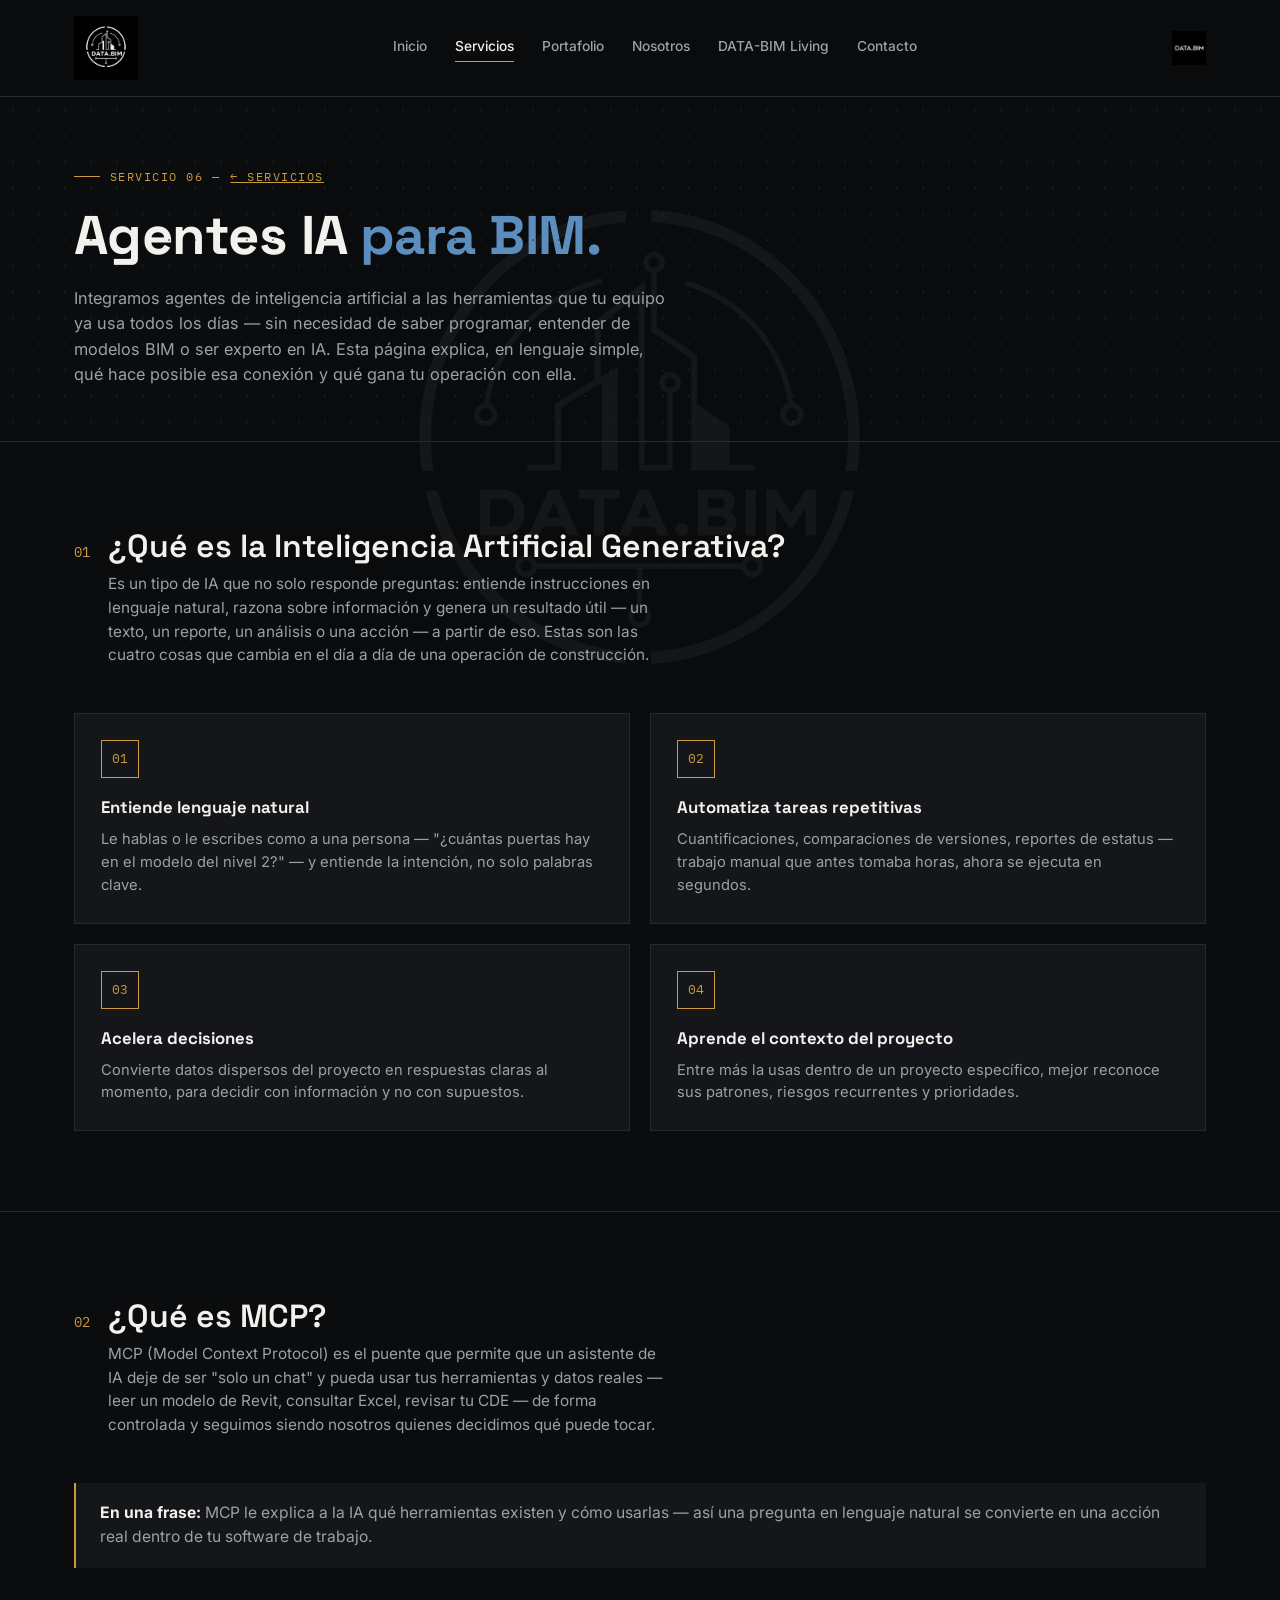
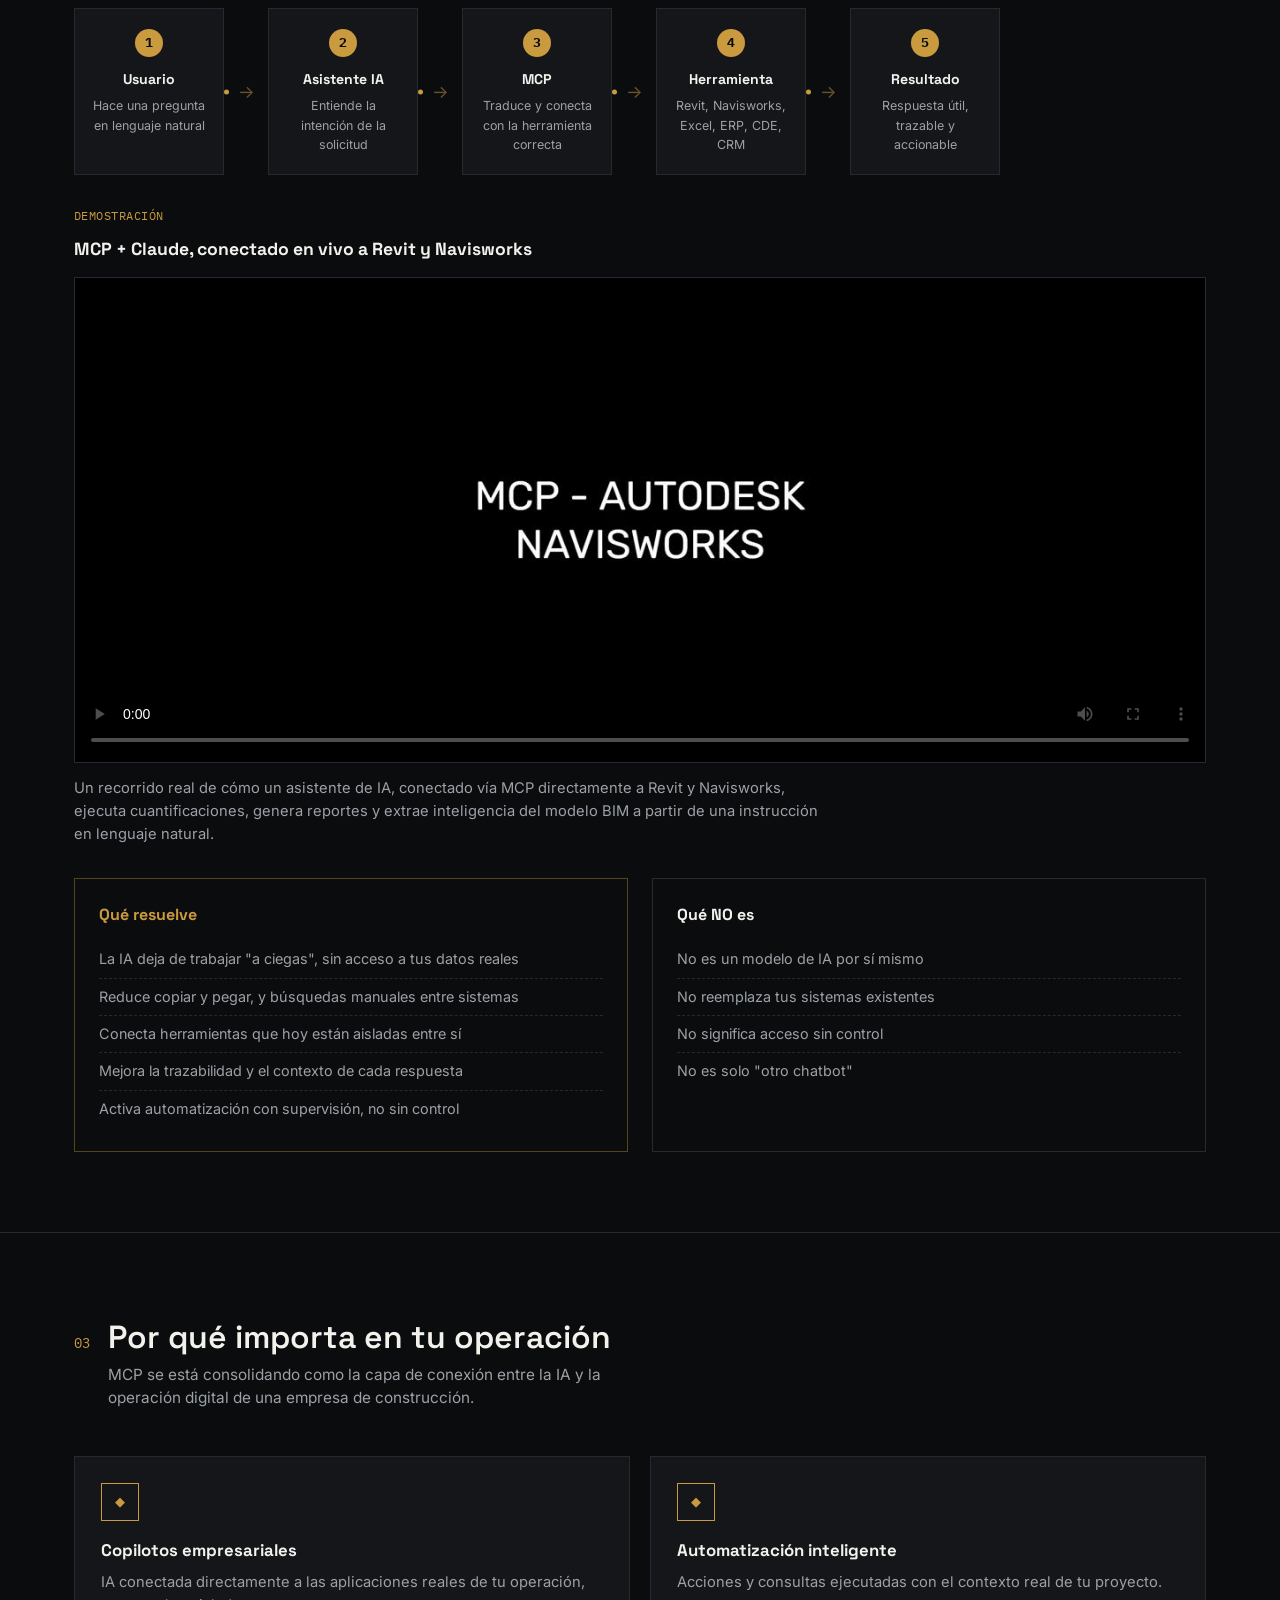
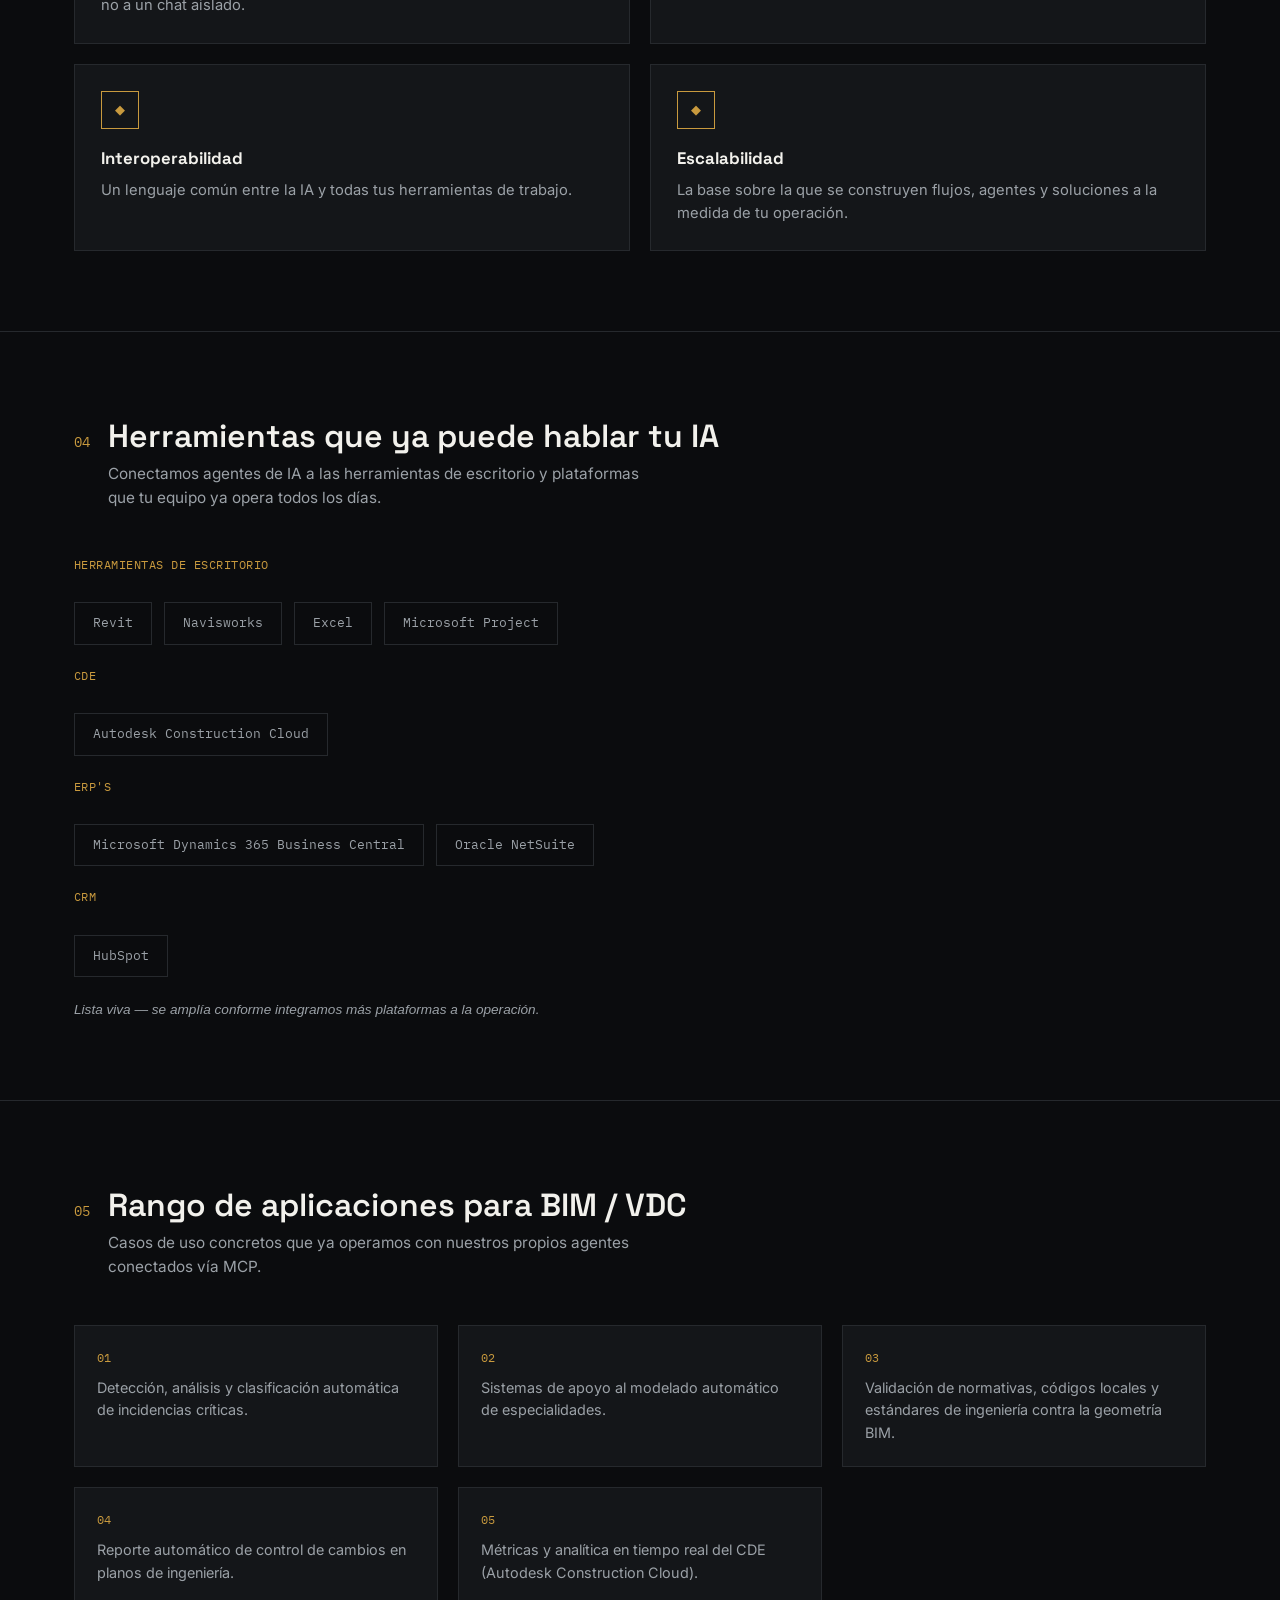
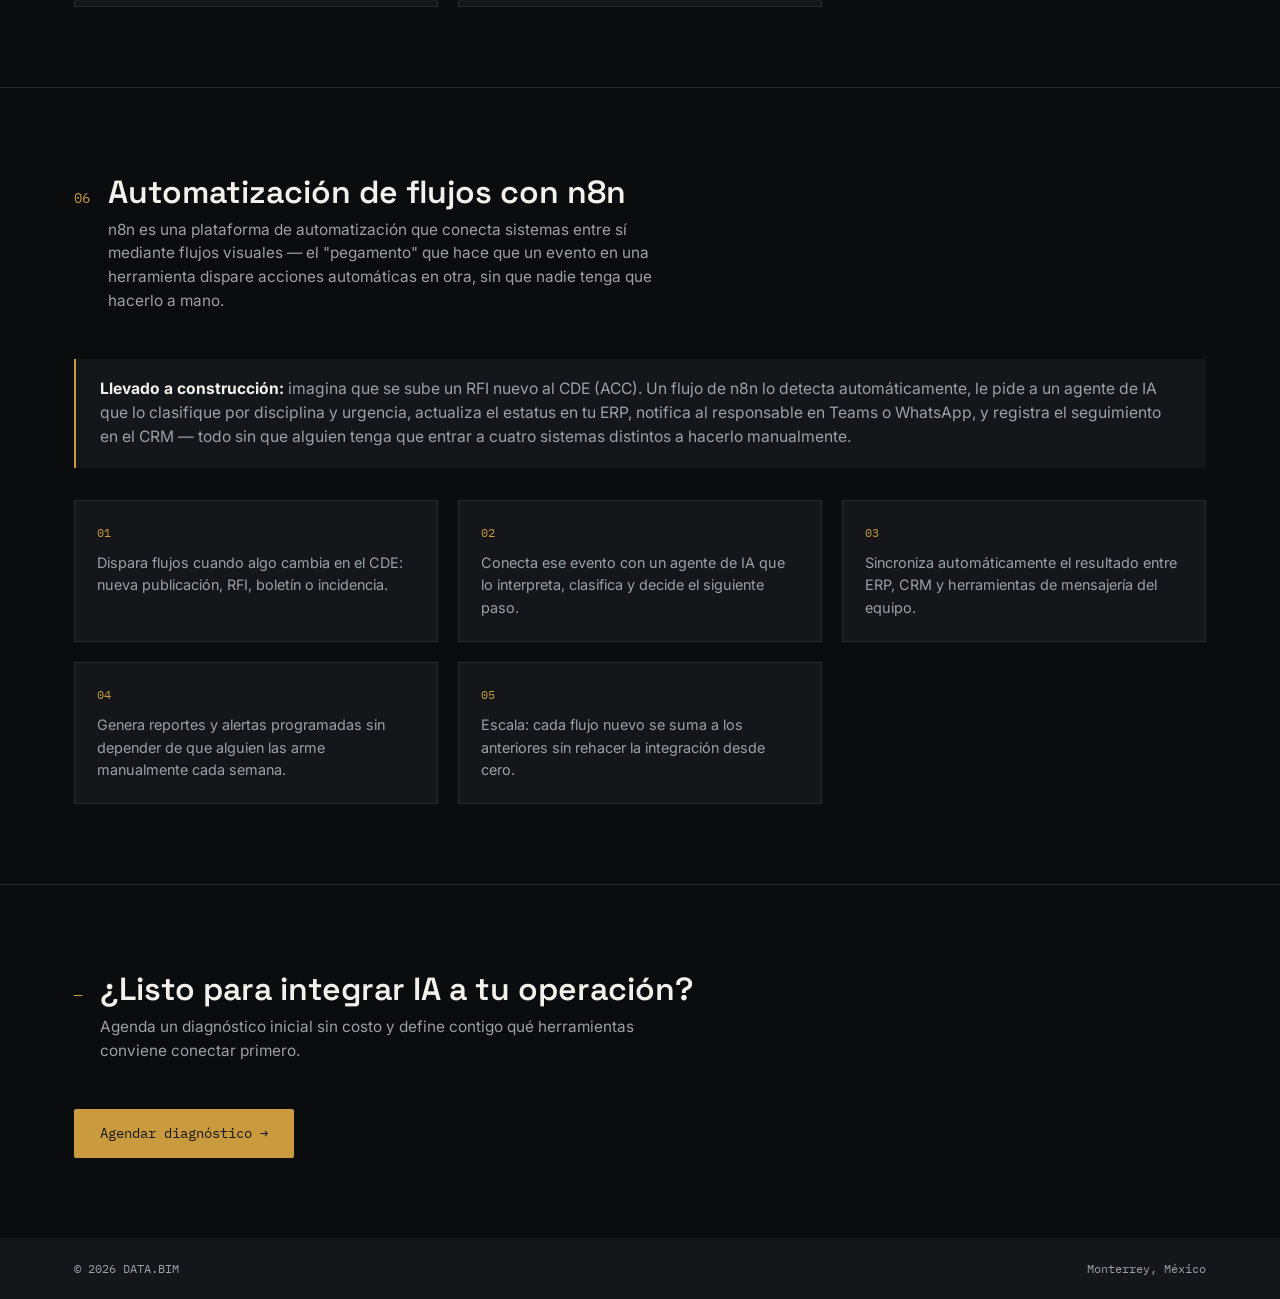
==== commit 22d1a062: "Agrega ERP/CDE/CRM específicos, sección n8n y demo de video MCP" ====
--- a/servicio-agentes-ia.html
+++ b/servicio-agentes-ia.html
@@ -118,6 +118,16 @@
       </div>
     </div>
 
+    <div class="ai-video-block reveal">
+      <span class="ai-chip-label">Demostración</span>
+      <h4 style="font-family:'Space Grotesk', sans-serif; font-size:1.1rem; margin:8px 0 14px;">MCP + Claude, conectado en vivo a Revit y Navisworks</h4>
+      <video controls playsinline preload="metadata" poster="assets/servicios/agentes-ia/mcp-demo/poster.jpg">
+        <source src="assets/servicios/agentes-ia/mcp-demo/mcp-claude-demo.mp4" type="video/mp4">
+        Tu navegador no soporta la reproducción de video.
+      </video>
+      <p>Un recorrido real de cómo un asistente de IA, conectado vía MCP directamente a Revit y Navisworks, ejecuta cuantificaciones, genera reportes y extrae inteligencia del modelo BIM a partir de una instrucción en lenguaje natural.</p>
+    </div>
+
     <div class="ai-split">
       <div class="ai-split-col yes reveal">
         <h5 style="color:var(--gold);">Qué resuelve</h5>
@@ -185,15 +195,35 @@
         <p class="sec-desc">Conectamos agentes de IA a las herramientas de escritorio y plataformas que tu equipo ya opera todos los días.</p>
       </div>
     </div>
-    <div class="ai-chips reveal">
-      <span class="ai-chip">Revit</span>
-      <span class="ai-chip">Navisworks</span>
-      <span class="ai-chip">Excel</span>
-      <span class="ai-chip">Microsoft Project</span>
-      <span class="ai-chip">ERP's</span>
-      <span class="ai-chip">CDE's (ACC)</span>
-      <span class="ai-chip">CRM's</span>
-    </div>
+    <div class="ai-chip-group reveal">
+      <span class="ai-chip-label">Herramientas de escritorio</span>
+      <div class="ai-chips">
+        <span class="ai-chip">Revit</span>
+        <span class="ai-chip">Navisworks</span>
+        <span class="ai-chip">Excel</span>
+        <span class="ai-chip">Microsoft Project</span>
+      </div>
+    </div>
+    <div class="ai-chip-group reveal">
+      <span class="ai-chip-label">CDE</span>
+      <div class="ai-chips">
+        <span class="ai-chip">Autodesk Construction Cloud</span>
+      </div>
+    </div>
+    <div class="ai-chip-group reveal">
+      <span class="ai-chip-label">ERP's</span>
+      <div class="ai-chips">
+        <span class="ai-chip">Microsoft Dynamics 365 Business Central</span>
+        <span class="ai-chip">Oracle NetSuite</span>
+      </div>
+    </div>
+    <div class="ai-chip-group reveal">
+      <span class="ai-chip-label">CRM</span>
+      <div class="ai-chips">
+        <span class="ai-chip">HubSpot</span>
+      </div>
+    </div>
+    <p class="ai-chip-note reveal">Lista viva — se amplía conforme integramos más plataformas a la operación.</p>
   </div>
 </section>
 
@@ -226,6 +256,45 @@
       <div class="ai-app-card reveal">
         <span class="step">05</span>
         <p>Métricas y analítica en tiempo real del CDE (Autodesk Construction Cloud).</p>
+      </div>
+    </div>
+  </div>
+</section>
+
+<section>
+  <div class="wrap">
+    <div class="sec-head reveal">
+      <span class="sec-num">06</span>
+      <div>
+        <div class="sec-title">Automatización de flujos con n8n</div>
+        <p class="sec-desc">n8n es una plataforma de automatización que conecta sistemas entre sí mediante flujos visuales — el "pegamento" que hace que un evento en una herramienta dispare acciones automáticas en otra, sin que nadie tenga que hacerlo a mano.</p>
+      </div>
+    </div>
+
+    <div class="ai-callout reveal">
+      <strong>Llevado a construcción:</strong> imagina que se sube un RFI nuevo al CDE (ACC). Un flujo de n8n lo detecta automáticamente, le pide a un agente de IA que lo clasifique por disciplina y urgencia, actualiza el estatus en tu ERP, notifica al responsable en Teams o WhatsApp, y registra el seguimiento en el CRM — todo sin que alguien tenga que entrar a cuatro sistemas distintos a hacerlo manualmente.
+    </div>
+
+    <div class="ai-app-grid">
+      <div class="ai-app-card reveal">
+        <span class="step">01</span>
+        <p>Dispara flujos cuando algo cambia en el CDE: nueva publicación, RFI, boletín o incidencia.</p>
+      </div>
+      <div class="ai-app-card reveal">
+        <span class="step">02</span>
+        <p>Conecta ese evento con un agente de IA que lo interpreta, clasifica y decide el siguiente paso.</p>
+      </div>
+      <div class="ai-app-card reveal">
+        <span class="step">03</span>
+        <p>Sincroniza automáticamente el resultado entre ERP, CRM y herramientas de mensajería del equipo.</p>
+      </div>
+      <div class="ai-app-card reveal">
+        <span class="step">04</span>
+        <p>Genera reportes y alertas programadas sin depender de que alguien las arme manualmente cada semana.</p>
+      </div>
+      <div class="ai-app-card reveal">
+        <span class="step">05</span>
+        <p>Escala: cada flujo nuevo se suma a los anteriores sin rehacer la integración desde cero.</p>
       </div>
     </div>
   </div>
--- a/style.css
+++ b/style.css
@@ -504,3 +504,16 @@
   font-family:'IBM Plex Mono', monospace; color:var(--gold); font-size:0.78rem; margin-bottom:10px; display:block;
 }
 .ai-app-card p{color:var(--text-dim); font-size:0.9rem;}
+
+.ai-video-block{margin:32px 0;}
+.ai-video-block video{
+  width:100%; border:1px solid var(--line); background:var(--bg-alt); display:block;
+}
+.ai-video-block p{color:var(--text-dim); font-size:0.92rem; margin-top:14px; max-width:760px;}
+
+.ai-chip-group{margin-bottom:22px;}
+.ai-chip-label{
+  font-family:'IBM Plex Mono', monospace; font-size:0.75rem; color:var(--gold);
+  text-transform:uppercase; letter-spacing:0.04em; display:block; margin-bottom:10px;
+}
+.ai-chip-note{color:var(--text-dim); font-size:0.85rem; margin-top:8px; font-style:italic;}
